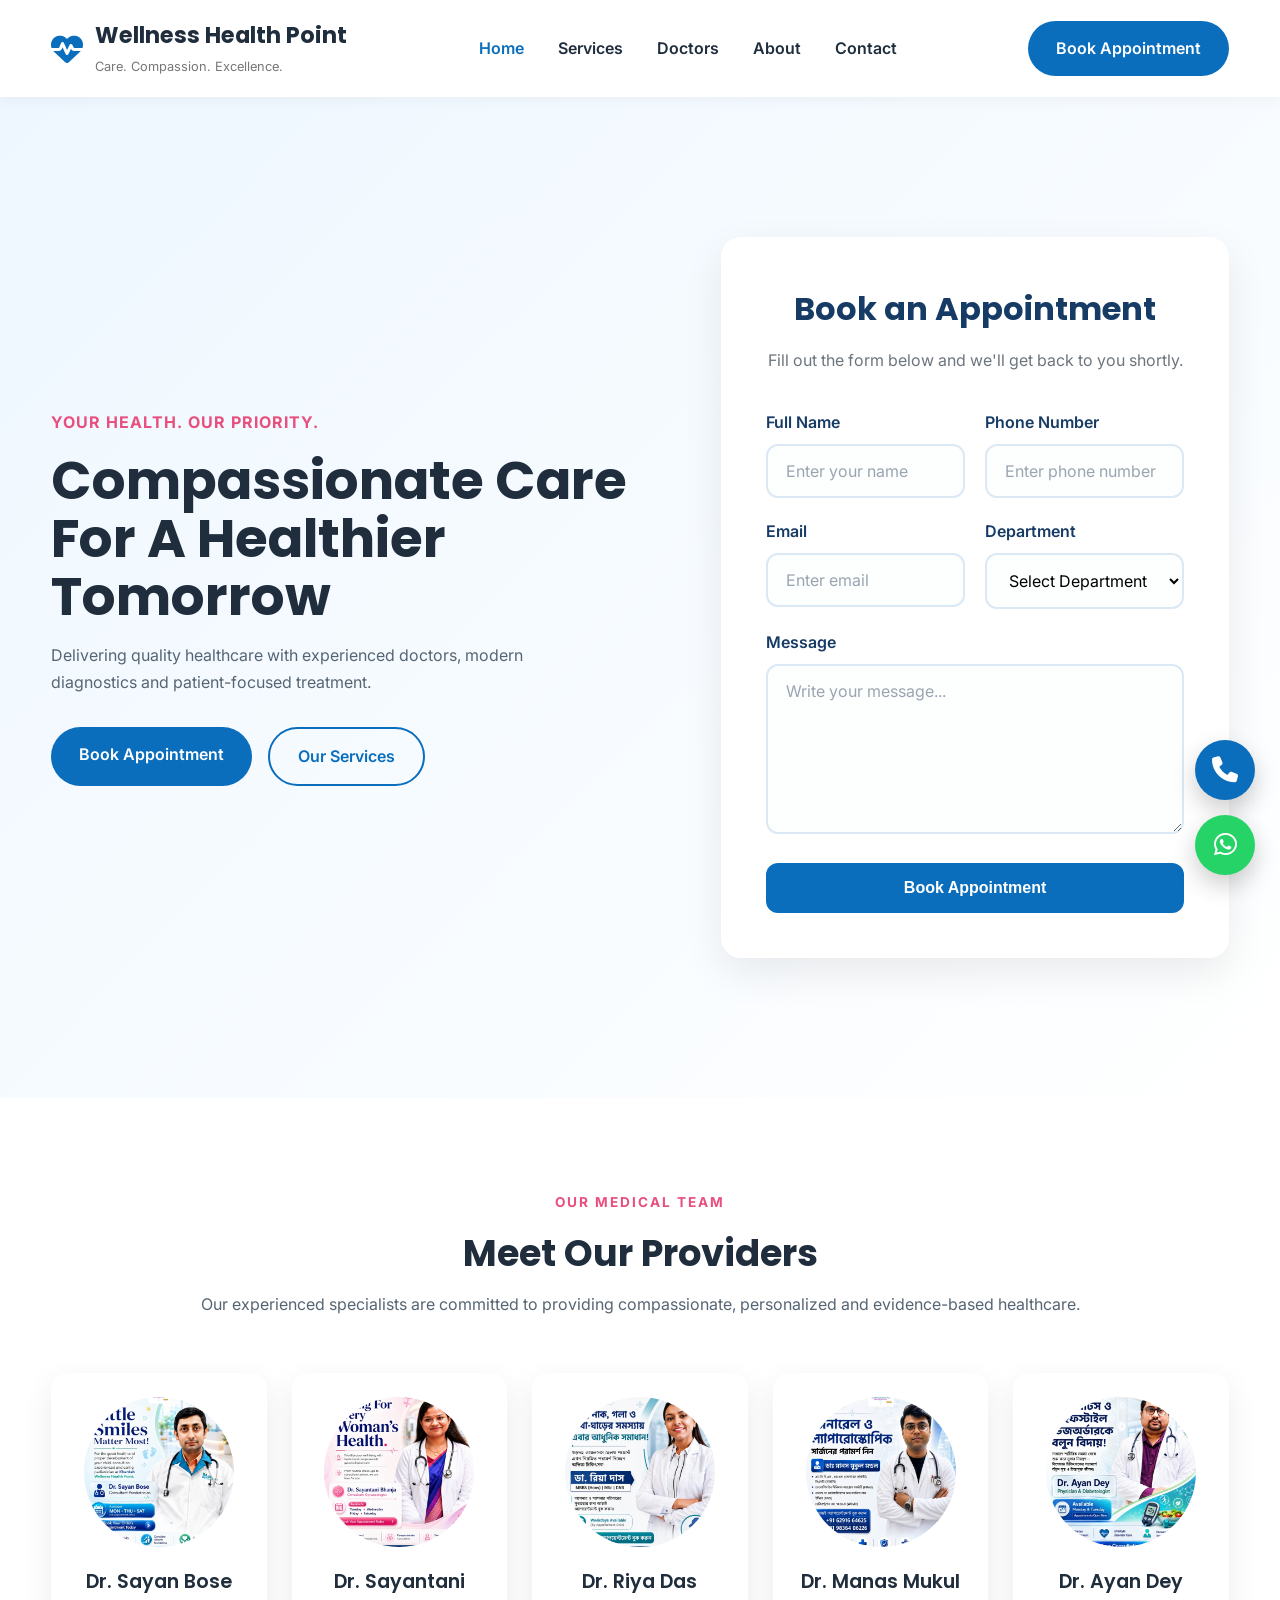
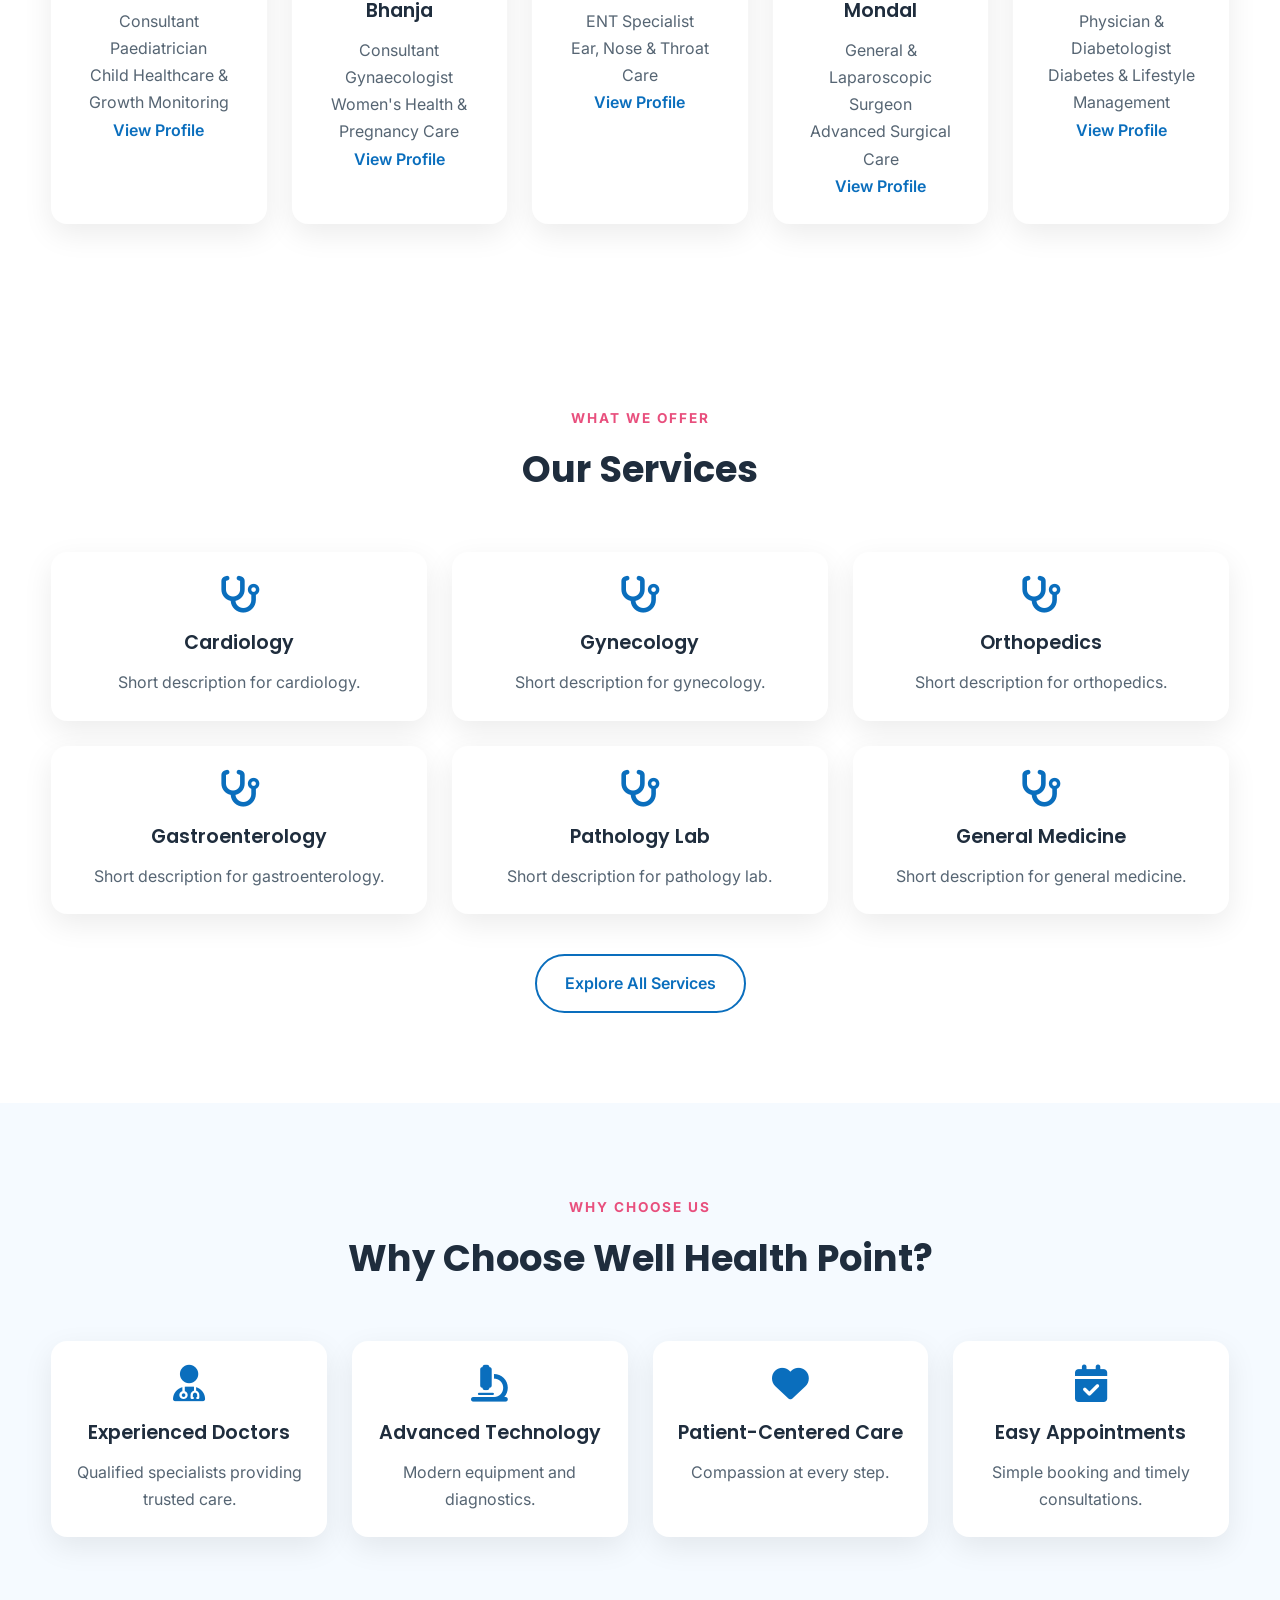
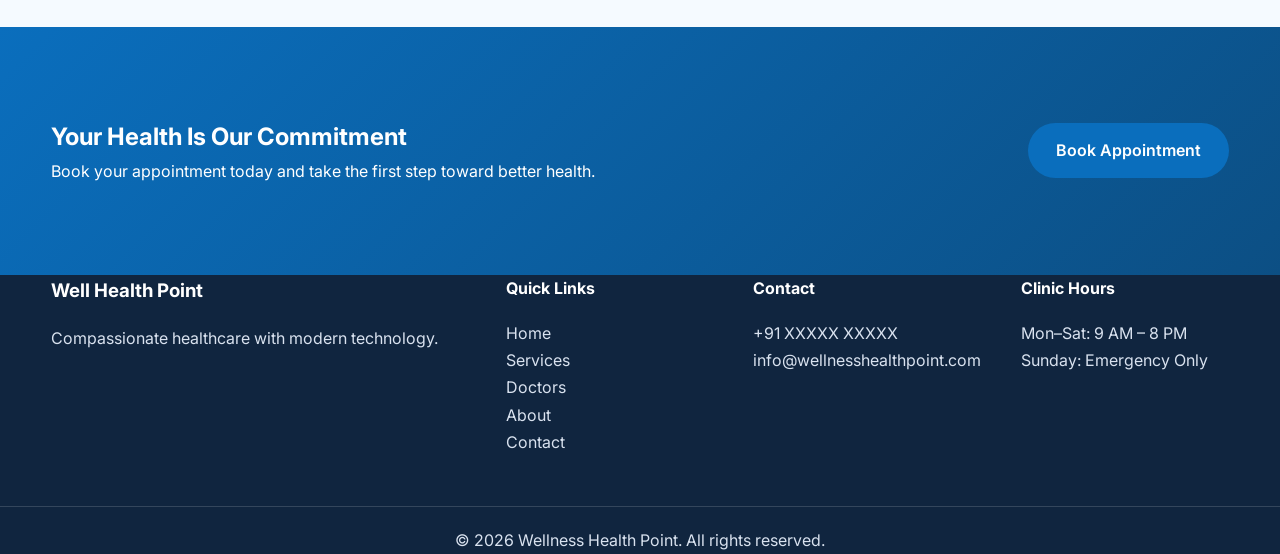
==== index.html @ 16683157 "Add files via upload" ====
<!DOCTYPE html>
<html lang="en">
<head>
<meta charset="UTF-8">
<meta name="viewport" content="width=device-width, initial-scale=1.0">
<meta name="description" content="Wellness Health Point - Compassionate Healthcare">
<title>Wellness Health Point | Home</title>
<link rel="preconnect" href="https://fonts.googleapis.com">
<link rel="preconnect" href="https://fonts.gstatic.com" crossorigin>
<link href="https://fonts.googleapis.com/css2?family=Inter:wght@400;500;600&family=Poppins:wght@500;600;700&display=swap" rel="stylesheet">
<link rel="stylesheet" href="style.css">
<link rel="stylesheet" href="https://cdnjs.cloudflare.com/ajax/libs/font-awesome/6.6.0/css/all.min.css">
</head>
<body>

<header class="header">
  <div class="container nav-container">
    <a href="index.html" class="logo">
      <i class="fa-solid fa-heart-pulse"></i>
      <div>
        <h2>Wellness Health Point</h2>
        <span>Care. Compassion. Excellence.</span>
      </div>
    </a>

    <nav class="navbar">
      <ul>
        <li><a class="active" href="index.html">Home</a></li>
        <li><a href="services.html">Services</a></li>
        <li><a href="doctors.html">Doctors</a></li>
        <li><a href="about.html">About</a></li>
        <li><a href="contact.html">Contact</a></li>
      </ul>
    </nav>

    <a href="contact.html" class="btn-primary">Book Appointment</a>
    <button class="menu-toggle"><i class="fa-solid fa-bars"></i></button>
  </div>
</header>

<section class="hero">
  <div class="container hero-content">
    <div class="hero-text">
      <span class="tag">Your Health. Our Priority.</span>
      <h1>Compassionate Care For A Healthier Tomorrow</h1>
      <p>Delivering quality healthcare with experienced doctors, modern diagnostics and patient-focused treatment.</p>

      <div class="hero-buttons">
        <a href="contact.html" class="btn-primary">Book Appointment</a>
        <a href="services.html" class="btn-secondary">Our Services</a>
      </div>
    </div>

    <div class="contact-form">

    <h2>Book an Appointment</h2>

    <p>Fill out the form below and we'll get back to you shortly.</p>

    <form id="appointmentForm">

        <div class="form-row">
            <div>
                <label>Full Name</label>
                <input type="text" id="name" placeholder="Enter your name" required>
            </div>

            <div>
                <label>Phone Number</label>
                <input type="tel" id="phone" placeholder="Enter phone number" required>
            </div>
        </div>

        <div class="form-row">
            <div>
                <label>Email</label>
                <input type="email" id="email" placeholder="Enter email" required>
            </div>

            <div>
                <label>Department</label>
                <select id="department" required>
                    <option value="">Select Department</option>
                    <option>General Medicine</option>
                    <option>Cardiology</option>
                    <option>Gynecology</option>
                    <option>Orthopedics</option>
                </select>
            </div>
        </div>

        <div>
            <label>Message</label>
            <textarea id="message" placeholder="Write your message..."></textarea>
        </div>

        <button type="submit">Book Appointment</button>

    </form>

</div>
</section>
<!-- =======================
     Meet Our Providers
======================= -->

<section class="providers">

    <div class="container">

        <div class="section-title">
            <span>OUR MEDICAL TEAM</span>
            <h2>Meet Our Providers</h2>
            <p>
                Our experienced specialists are committed to providing compassionate,
                personalized and evidence-based healthcare.
            </p>
        </div>

        <div class="provider-grid">

            <!-- Doctor 1 -->
            <article class="doctor-card">

                <a href="dr.sayan.jpeg" target="_blank">
                    <img src="dr.sayan.jpeg" alt="Dr. Sayan Bose">
                </a>

                <h3>Dr. Sayan Bose</h3>

                <p class="speciality">
                    Consultant Paediatrician
                </p>

                <p>
                    Child Healthcare & Growth Monitoring
                </p>

                <a href="doctors.html" class="card-link">
                    View Profile
                </a>

            </article>

            <!-- Doctor 2 -->
            <article class="doctor-card">

                <a href="dr.sayantani.jpeg" target="_blank">
                    <img src="dr.sayantani.jpeg" alt="Dr. Sayantani Bhanja">
                </a>

                <h3>Dr. Sayantani Bhanja</h3>

                <p class="speciality">
                    Consultant Gynaecologist
                </p>

                <p>
                    Women's Health & Pregnancy Care
                </p>

                <a href="doctors.html" class="card-link">
                    View Profile
                </a>

            </article>

            <!-- Doctor 3 -->
            <article class="doctor-card">

                <a href="dr.riya.jpeg" target="_blank">
                    <img src="dr.riya.jpeg" alt="Dr. Riya Das">
                </a>

                <h3>Dr. Riya Das</h3>

                <p class="speciality">
                    ENT Specialist
                </p>

                <p>
                    Ear, Nose & Throat Care
                </p>

                <a href="doctors.html" class="card-link">
                    View Profile
                </a>

            </article>

            <!-- Doctor 4 -->
            <article class="doctor-card">

                <a href="dr manas.jpeg" target="_blank">
                    <img src="dr manas.jpeg" alt="Dr. Manas Mukul Mondal">
                </a>

                <h3>Dr. Manas Mukul Mondal</h3>

                <p class="speciality">
                    General & Laparoscopic Surgeon
                </p>

                <p>
                    Advanced Surgical Care
                </p>

                <a href="doctors.html" class="card-link">
                    View Profile
                </a>

            </article>

            <!-- Doctor 5 -->
            <article class="doctor-card">

                <a href="dr.ayan.jpeg" target="_blank">
                    <img src="dr.ayan.jpeg" alt="Dr. Ayan Dey">
                </a>

                <h3>Dr. Ayan Dey</h3>

                <p class="speciality">
                    Physician & Diabetologist
                </p>

                <p>
                    Diabetes & Lifestyle Management
                </p>

                <a href="doctors.html" class="card-link">
                    View Profile
                </a>

            </article>

        </div>

    </div>

</section>
<section class="services-preview">
  <div class="container">
    <div class="section-title">
      <span>WHAT WE OFFER</span>
      <h2>Our Services</h2>
    </div>
    <div class="service-grid">

      <article class="service-card">
        <i class="fa-solid fa-stethoscope"></i>
        <h3>Cardiology</h3>
        <p>Short description for cardiology.</p>
      </article>

      <article class="service-card">
        <i class="fa-solid fa-stethoscope"></i>
        <h3>Gynecology</h3>
        <p>Short description for gynecology.</p>
      </article>

      <article class="service-card">
        <i class="fa-solid fa-stethoscope"></i>
        <h3>Orthopedics</h3>
        <p>Short description for orthopedics.</p>
      </article>

      <article class="service-card">
        <i class="fa-solid fa-stethoscope"></i>
        <h3>Gastroenterology</h3>
        <p>Short description for gastroenterology.</p>
      </article>

      <article class="service-card">
        <i class="fa-solid fa-stethoscope"></i>
        <h3>Pathology Lab</h3>
        <p>Short description for pathology lab.</p>
      </article>

      <article class="service-card">
        <i class="fa-solid fa-stethoscope"></i>
        <h3>General Medicine</h3>
        <p>Short description for general medicine.</p>
      </article>

    </div>
    <div class="center"><a href="services.html" class="btn-secondary">Explore All Services</a></div>
  </div>
</section>

<section class="why-us">
  <div class="container">
    <div class="section-title">
      <span>WHY CHOOSE US</span>
      <h2>Why Choose Well Health Point?</h2>
    </div>
    <div class="features">
      <div class="feature"><i class="fa-solid fa-user-doctor"></i><h3>Experienced Doctors</h3><p>Qualified specialists providing trusted care.</p></div>
      <div class="feature"><i class="fa-solid fa-microscope"></i><h3>Advanced Technology</h3><p>Modern equipment and diagnostics.</p></div>
      <div class="feature"><i class="fa-solid fa-heart"></i><h3>Patient-Centered Care</h3><p>Compassion at every step.</p></div>
      <div class="feature"><i class="fa-solid fa-calendar-check"></i><h3>Easy Appointments</h3><p>Simple booking and timely consultations.</p></div>
    </div>
  </div>
</section>

      

<section class="cta">
  <div class="container cta-content">
    <div>
      <h2>Your Health Is Our Commitment</h2>
      <p>Book your appointment today and take the first step toward better health.</p>
    </div>
    <a href="contact.html" class="btn-primary">Book Appointment</a>
  </div>
</section>


<footer class="footer">
  <div class="container footer-grid">
    <div>
      <h3>Well Health Point</h3>
      <p>Compassionate healthcare with modern technology.</p>
    </div>
    <div>
      <h4>Quick Links</h4>
      <a href="index.html">Home</a><br>
      <a href="services.html">Services</a><br>
      <a href="doctors.html">Doctors</a><br>
      <a href="about.html">About</a><br>
      <a href="contact.html">Contact</a>
    </div>
    <div>
      <h4>Contact</h4>
      <p>+91 XXXXX XXXXX</p>
      <p>info@wellnesshealthpoint.com</p>
    </div>
    <div>
      <h4>Clinic Hours</h4>
      <p>Mon–Sat: 9 AM – 8 PM</p>
      <p>Sunday: Emergency Only</p>
    </div>
  </div>
  <div class="copyright">
    <p>&copy; 2026 Wellness Health Point. All rights reserved.</p>
  </div>
</footer>

<!-- Floating Contact Buttons -->

<div class="floating-buttons">

    <a href="tel:+916291664625" class="float-btn call-btn" title="Call Us">
        <i class="fa-solid fa-phone"></i>
    </a>

    <a href="https://wa.me/916291664625" target="_blank" class="float-btn whatsapp-btn" title="WhatsApp">
        <i class="fa-brands fa-whatsapp"></i>
    </a>

</div>
</body>
</html>
---- style.css ----
:root{
  --primary:#0A6EBD;
  --secondary:#F48FB1;
  --accent:#00B8A9;
  --dark:#1f2d3d;
  --text:#566573;
  --light:#f5faff;
  --white:#fff;
  --shadow:0 10px 30px rgba(0,0,0,.08);
  --radius:16px;
}

*{margin:0;padding:0;box-sizing:border-box}
html{scroll-behavior:smooth}
body{
  font-family:Inter,sans-serif;
  color:var(--text);
  background:#fff;
  line-height:1.7;
}
img{max-width:100%;display:block}
a{text-decoration:none}
ul{list-style:none}
.container{width:min(1200px,92%);margin:auto}

.header{
  position:sticky;top:0;z-index:999;
  background:#fff;
  box-shadow:0 2px 15px rgba(0,0,0,.05);
}
.nav-container{
  display:flex;align-items:center;justify-content:space-between;
  padding:18px 0;
}
.logo{display:flex;gap:12px;align-items:center;color:var(--dark)}
.logo i{font-size:2rem;color:var(--primary)}
.logo h2{font:700 1.4rem Poppins,sans-serif}
.logo span{font-size:.8rem;color:#777}
.navbar ul{display:flex;gap:34px}
.navbar a{color:var(--dark);font-weight:600;position:relative}
.navbar a.active,
.navbar a:hover{color:var(--primary)}
.btn-primary,.btn-secondary{
 display:inline-block;padding:14px 28px;border-radius:50px;
 font-weight:600;transition:.3s;
}
.btn-primary{background:var(--primary);color:#fff}
.btn-primary:hover{transform:translateY(-3px)}
.btn-secondary{
 border:2px solid var(--primary);color:var(--primary)
}
.hero{
 background:linear-gradient(135deg,#eef7ff,#fff);
 padding:80px 0;
}
.hero-content{
 display:grid;
 grid-template-columns:1.1fr .9fr;
 gap:50px;
 align-items:center;
}
.tag{
 color:#e84f7d;
 font-weight:700;
 letter-spacing:1px;
 text-transform:uppercase;
}
.hero h1{
 font:700 3.3rem/1.1 Poppins,sans-serif;
 color:var(--dark);
 margin:16px 0;
}
.hero p{max-width:560px;margin-bottom:30px}
.hero-buttons{display:flex;gap:16px}

section{padding:90px 0}
.section-title{text-align:center;margin-bottom:55px}
.section-title span{
 color:#e84f7d;
 font-weight:700;
 letter-spacing:2px;
 font-size:.85rem;
}
.section-title h2{
 font:700 2.3rem Poppins,sans-serif;
 color:var(--dark);
 margin:10px 0;
}

.provider-grid,.service-grid,.features{
 display:grid;
 gap:25px;
}
.provider-grid{grid-template-columns:repeat(5,1fr)}
.service-grid{grid-template-columns:repeat(3,1fr)}
.features{grid-template-columns:repeat(4,1fr)}

.doctor-card,.service-card,.feature{
 background:#fff;
 border-radius:var(--radius);
 box-shadow:var(--shadow);
 padding:24px;
 text-align:center;
 transition:.3s;
}
.doctor-card:hover,
.service-card:hover,
.feature:hover{
 transform:translateY(-8px);
}
.doctor-card img{
 width:150px;height:150px;
 object-fit:cover;
 border-radius:50%;
 margin:0 auto 20px;
}
.doctor-card h3,
.service-card h3,
.feature h3{
 font:600 1.2rem Poppins,sans-serif;
 color:var(--dark);
 margin:12px 0;
}
.card-link{color:var(--primary);font-weight:600}
.service-card i,.feature i{
 font-size:2.3rem;
 color:var(--primary);
}
.center{text-align:center;margin-top:40px}

.why-us{background:var(--light)}

.cta{
 background:linear-gradient(135deg,#0A6EBD,#0c4f84);
 color:#fff;
}
.cta-content{
 display:flex;
 justify-content:space-between;
 align-items:center;
 gap:30px;
}

.footer{
 background:#10253f;
 color:#d9e2ef;
}
.footer-grid{
 display:grid;
 grid-template-columns:2fr 1fr 1fr 1fr;
 gap:40px;
}
.footer h3,.footer h4{color:#fff;margin-bottom:18px}
.footer a{color:#d9e2ef}
.copyright{
 margin-top:50px;
 border-top:1px solid rgba(255,255,255,.15);
 padding-top:20px;
 text-align:center;
}

.menu-toggle{display:none;background:none;border:none;font-size:1.5rem}

@media (max-width:991px){
.hero-content,.cta-content{grid-template-columns:1fr;display:grid;text-align:center}
.provider-grid{grid-template-columns:repeat(2,1fr)}
.service-grid{grid-template-columns:repeat(2,1fr)}
.features{grid-template-columns:repeat(2,1fr)}
.footer-grid{grid-template-columns:repeat(2,1fr)}
.navbar{display:none}
.menu-toggle{display:block}
}

@media (max-width:576px){
.hero h1{font-size:2.3rem}
.provider-grid,
.service-grid,
.features,
.footer-grid{grid-template-columns:1fr}
.btn-primary,.btn-secondary{width:100%;text-align:center}
.hero-buttons{flex-direction:column}

}
/* ===========================
   CONTACT FORM
=========================== */

.contact-form {
    max-width: 750px;
    margin: 60px auto;
    padding: 45px;
    background: #ffffff;
    border-radius: 20px;
    box-shadow: 0 15px 40px rgba(0, 0, 0, 0.08);
}

.contact-form h2 {
    text-align: center;
    font-family: "Poppins", sans-serif;
    font-size: 2rem;
    color: #163b65;
    margin-bottom: 10px;
}

.contact-form p {
    text-align: center;
    color: #6c757d;
    margin-bottom: 35px;
}

/* Form Layout */

.contact-form form {
    display: grid;
    gap: 20px;
}

/* Labels */

.contact-form label {
    display: block;
    font-weight: 600;
    color: #163b65;
    margin-bottom: 8px;
}

/* Inputs */

.contact-form input,
.contact-form textarea,
.contact-form select {
    width: 100%;
    padding: 15px 18px;
    font-size: 1rem;
    border: 2px solid #dbe8f5;
    border-radius: 12px;
    background: #fdfefe;
    transition: 0.3s ease;
    font-family: "Inter", sans-serif;
}

/* Focus */

.contact-form input:focus,
.contact-form textarea:focus,
.contact-form select:focus {
    outline: none;
    border-color: #0A6EBD;
    box-shadow: 0 0 12px rgba(10,110,189,0.15);
}

/* Textarea */

.contact-form textarea {
    resize: vertical;
    min-height: 170px;
}

/* Two Column Layout */

.form-row {
    display: grid;
    grid-template-columns: repeat(2,1fr);
    gap: 20px;
}

/* Submit Button */

.contact-form button {
    width: 100%;
    padding: 16px;
    border: none;
    border-radius: 12px;
    background: #0A6EBD;
    color: white;
    font-size: 1rem;
    font-weight: 600;
    cursor: pointer;
    transition: 0.35s ease;
}

.contact-form button:hover {
    background: #095ea1;
    transform: translateY(-3px);
    box-shadow: 0 10px 25px rgba(10,110,189,0.25);
}

/* Placeholder */

.contact-form input::placeholder,
.contact-form textarea::placeholder {
    color: #9aa5b1;
}

/* Responsive */

@media (max-width:768px){

.contact-form{
    padding:30px;
}

.form-row{
    grid-template-columns:1fr;
}

}

@media (max-width:480px){

.contact-form{
    padding:25px;
    border-radius:15px;
}

.contact-form h2{
    font-size:1.6rem;
}

}
/* ==========================================
            TABLET RESPONSIVE
========================================== */

@media (max-width:992px){

.container{
    width:92%;
}

.header{
    padding:15px 0;
}

.nav-container{
    flex-wrap:wrap;
}

.navbar{
    display:none;
    width:100%;
    margin-top:20px;
}

.navbar.open{
    display:block;
}

.navbar ul{
    flex-direction:column;
    gap:18px;
    text-align:center;
}

.menu-toggle{
    display:block;
    cursor:pointer;
}

.hero{
    padding:70px 0;
}

.hero-content{
    grid-template-columns:1fr;
    text-align:center;
    gap:50px;
}

.hero-text p{
    margin:auto;
}

.hero-buttons{
    justify-content:center;
    flex-wrap:wrap;
}

.hero-image img{
    max-width:500px;
    margin:auto;
}

.provider-grid{
    grid-template-columns:repeat(2,1fr);
    gap:25px;
}

.services-grid{
    grid-template-columns:repeat(2,1fr);
    gap:25px;
}

.features{
    grid-template-columns:repeat(2,1fr);
    gap:25px;
}

.footer-grid{
    grid-template-columns:repeat(2,1fr);
    gap:30px;
}

.contact-form{
    padding:35px;
}

.form-row{
    grid-template-columns:1fr;
}

}



/* ==========================================
            MOBILE RESPONSIVE
========================================== */

@media (max-width:768px){

.hero{
    padding:60px 0;
}

.hero h1{
    font-size:2.4rem;
    line-height:1.2;
}

.hero p{
    font-size:1rem;
}

.hero-buttons{
    flex-direction:column;
    align-items:center;
}

.btn-primary,
.btn-secondary{
    width:100%;
    max-width:280px;
    text-align:center;
}

.provider-grid{
    grid-template-columns:1fr;
}

.services-grid{
    grid-template-columns:1fr;
}

.features{
    grid-template-columns:1fr;
}

.service-card,
.doctor-card,
.feature{
    max-width:100%;
}

.hero-image img{
    max-width:100%;
}

.section-title h2{
    font-size:2rem;
}

.footer-grid{
    grid-template-columns:1fr;
    text-align:center;
}

.footer{
    padding:50px 0 20px;
}

.contact-form{
    padding:25px;
}

.contact-form h2{
    font-size:1.7rem;
}

input,
textarea,
select{
    font-size:16px;
}

}



/* ==========================================
            SMALL MOBILE
========================================== */

@media (max-width:480px){

.logo h2{
    font-size:1.2rem;
}

.hero{
    padding:50px 0;
}

.hero h1{
    font-size:2rem;
}

.tag{
    font-size:.8rem;
}

.section-title h2{
    font-size:1.7rem;
}

.section-title p{
    font-size:.95rem;
}

.service-card,
.doctor-card,
.feature{
    padding:20px;
}

.hero-buttons{
    gap:15px;
}

.btn-primary,
.btn-secondary{
    padding:14px 20px;
}

.contact-form{
    padding:20px;
}

}
/*=========================================
        FLOATING CONTACT BUTTONS
=========================================*/

.floating-buttons{
    position:fixed;
    right:25px;
    bottom:25px;
    display:flex;
    flex-direction:column;
    gap:15px;
    z-index:9999;
}

.float-btn{
    width:60px;
    height:60px;
    border-radius:50%;
    display:flex;
    align-items:center;
    justify-content:center;
    color:#fff;
    font-size:26px;
    text-decoration:none;
    box-shadow:0 10px 25px rgba(0,0,0,.2);
    transition:.3s;
}

.float-btn:hover{
    transform:translateY(-5px) scale(1.08);
}

.call-btn{
    background:var(--primary);
}

.whatsapp-btn{
    background:#25D366;
}

@media(max-width:768px){

    .floating-buttons{
        right:18px;
        bottom:18px;
    }

    .float-btn{
        width:55px;
        height:55px;
        font-size:22px;
    }

}
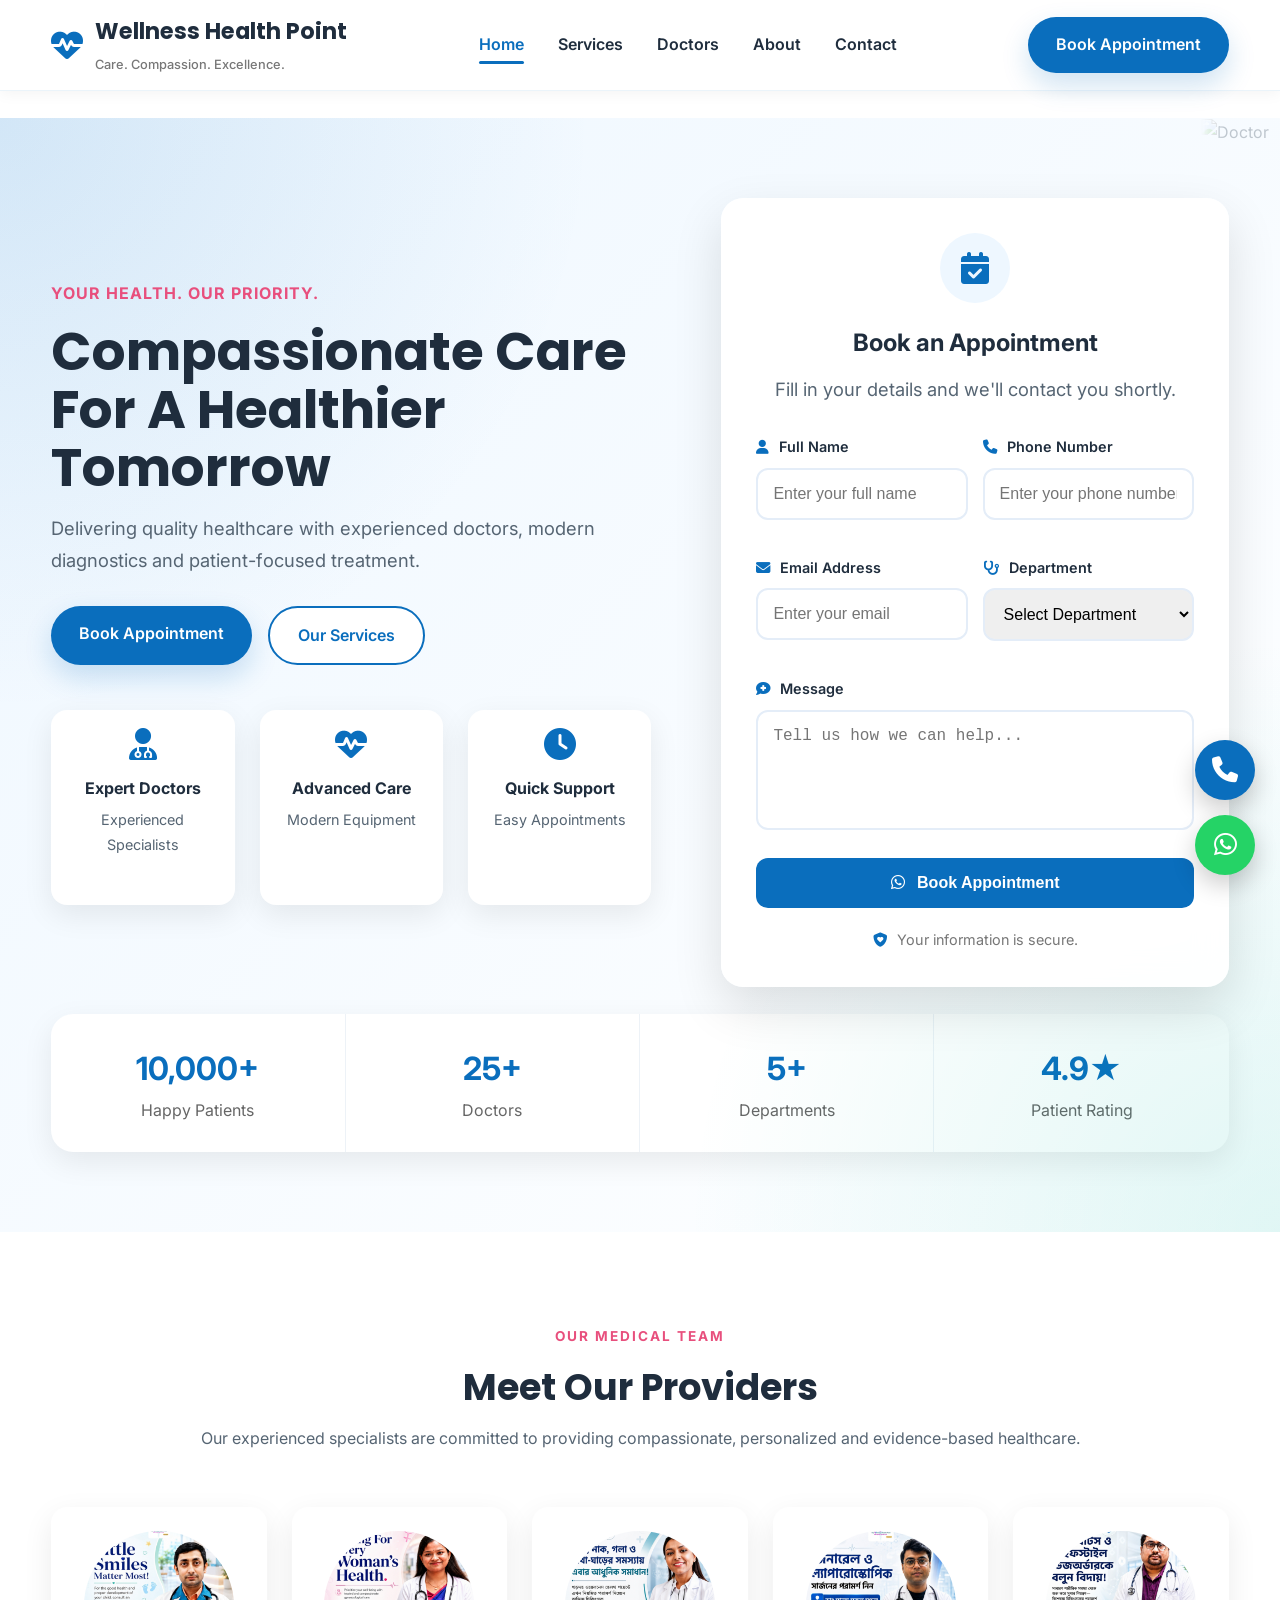
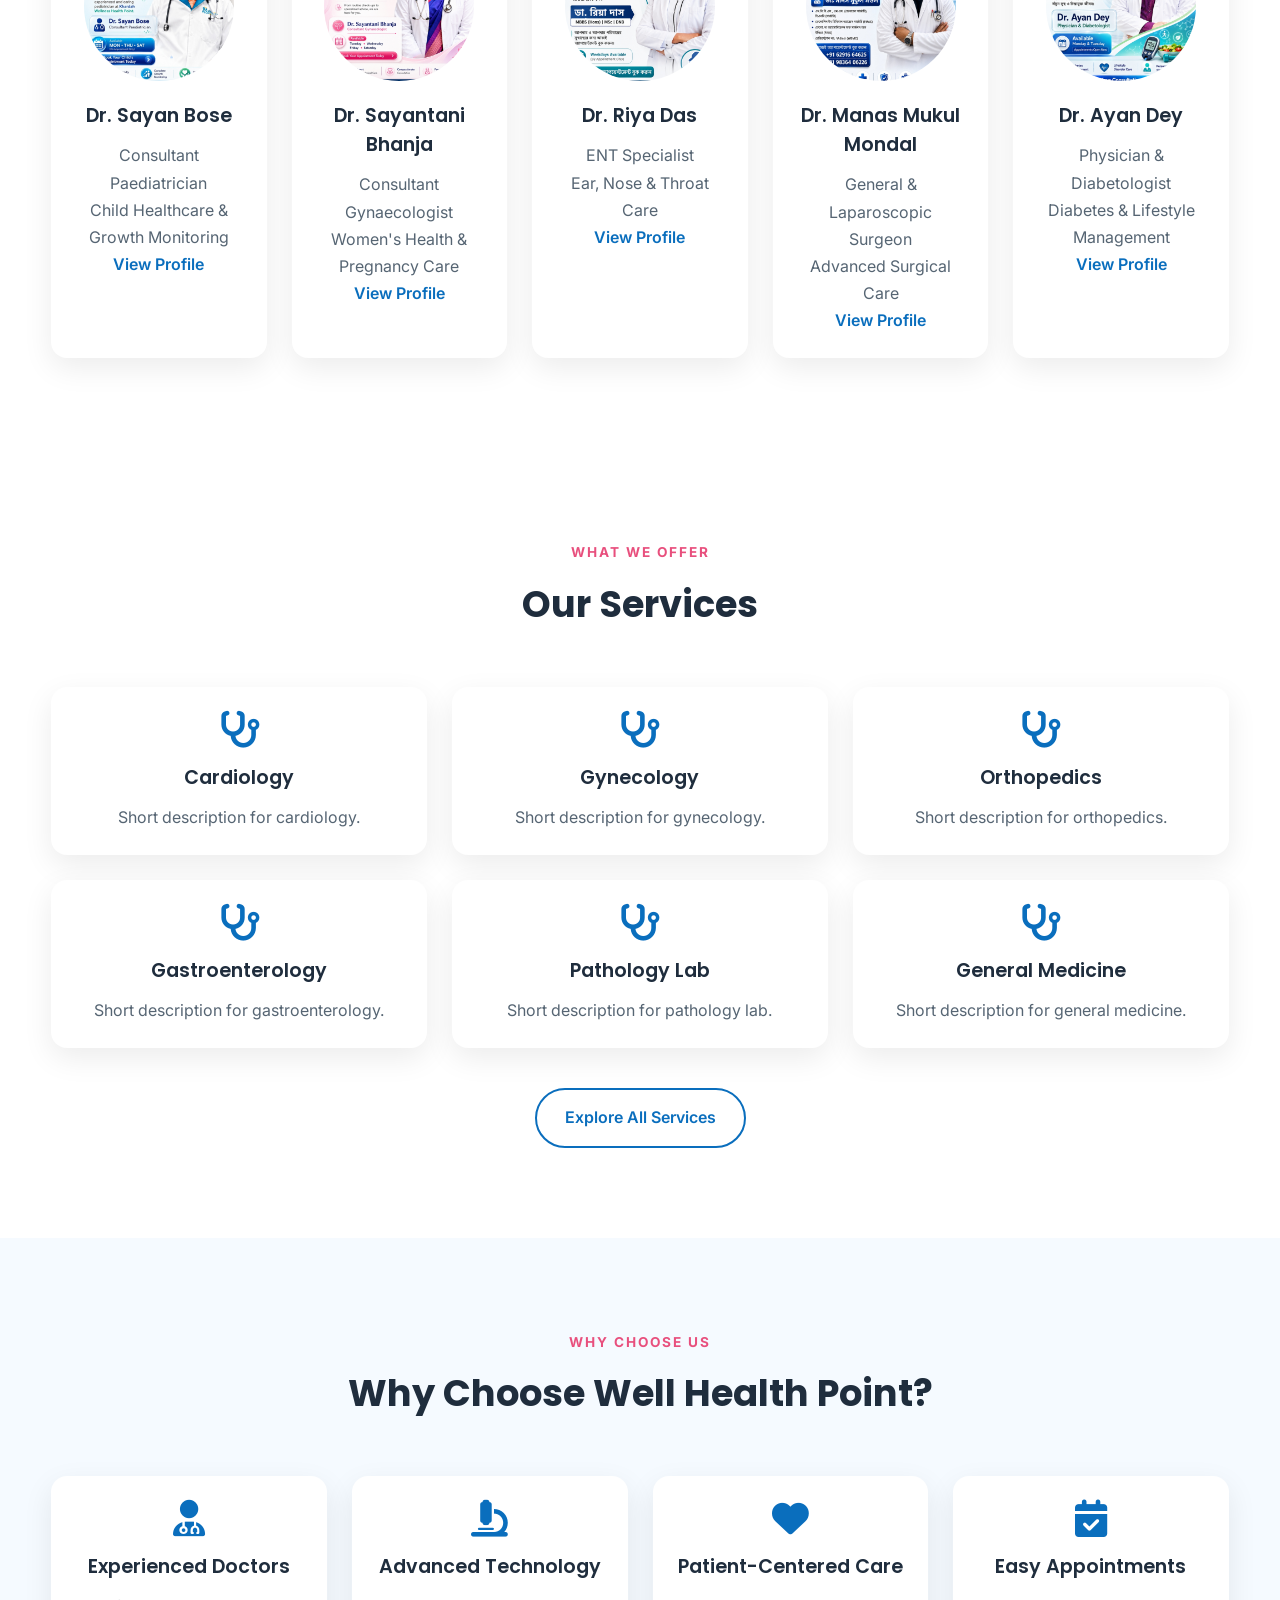
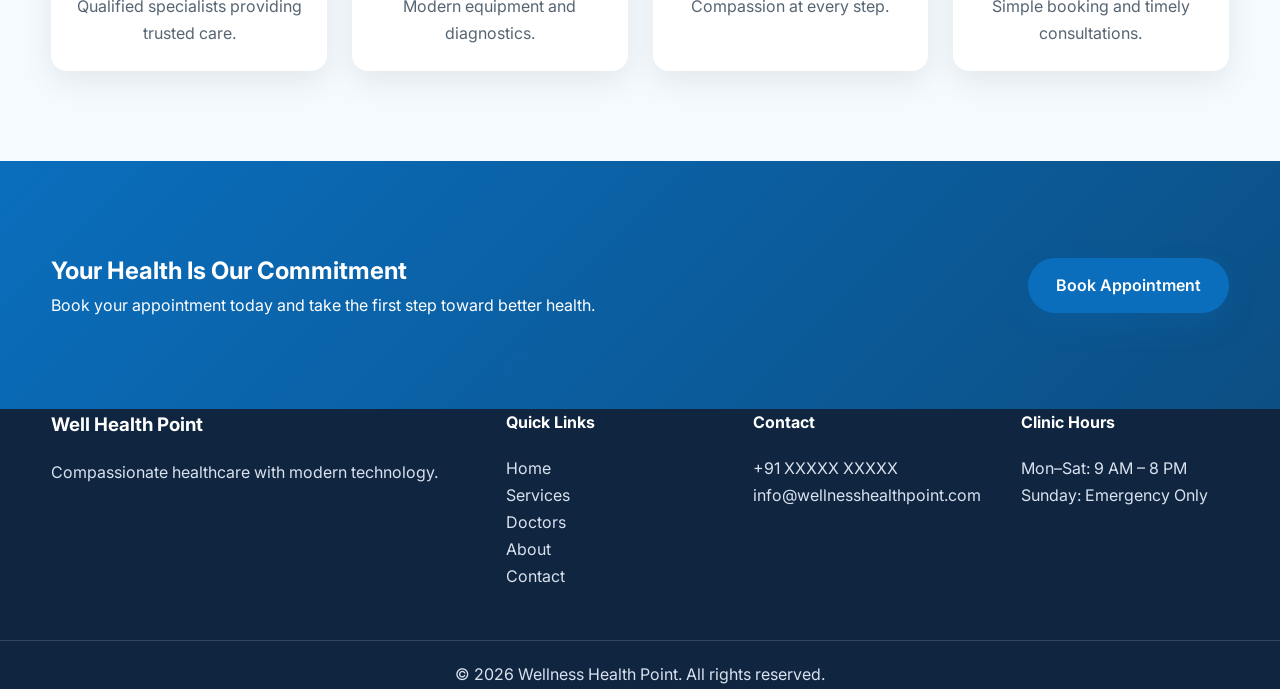
==== commit a7009a5d: "Update index.html" ====
--- a/index.html
+++ b/index.html
@@ -37,68 +37,221 @@
     <button class="menu-toggle"><i class="fa-solid fa-bars"></i></button>
   </div>
 </header>
+<br>
+
 
 <section class="hero">
-  <div class="container hero-content">
-    <div class="hero-text">
-      <span class="tag">Your Health. Our Priority.</span>
-      <h1>Compassionate Care For A Healthier Tomorrow</h1>
-      <p>Delivering quality healthcare with experienced doctors, modern diagnostics and patient-focused treatment.</p>
-
-      <div class="hero-buttons">
-        <a href="contact.html" class="btn-primary">Book Appointment</a>
-        <a href="services.html" class="btn-secondary">Our Services</a>
-      </div>
-    </div>
-
-    <div class="contact-form">
-
-    <h2>Book an Appointment</h2>
-
-    <p>Fill out the form below and we'll get back to you shortly.</p>
-
-    <form id="appointmentForm">
-
-        <div class="form-row">
-            <div>
-                <label>Full Name</label>
-                <input type="text" id="name" placeholder="Enter your name" required>
+
+    <div class="hero-overlay"></div>
+
+    <div class="container hero-content">
+
+        <!-- Left Content -->
+
+        <div class="hero-text">
+
+            <span class="tag">
+                YOUR HEALTH. OUR PRIORITY.
+            </span>
+
+            <h1>
+                Compassionate Care<br>
+                For A Healthier<br>
+                Tomorrow
+            </h1>
+
+            <p>
+                Delivering quality healthcare with experienced doctors,
+                modern diagnostics and patient-focused treatment.
+            </p>
+
+            <div class="hero-buttons">
+
+                <a href="#appointment" class="btn-primary">
+                    Book Appointment
+                </a>
+
+                <a href="services.html" class="btn-secondary">
+                    Our Services
+                </a>
+
             </div>
 
-            <div>
-                <label>Phone Number</label>
-                <input type="tel" id="phone" placeholder="Enter phone number" required>
+            <!-- Features -->
+
+            <div class="hero-features">
+
+                <div class="hero-feature">
+                    <i class="fa-solid fa-user-doctor"></i>
+                    <h4>Expert Doctors</h4>
+                    <p>Experienced Specialists</p>
+                </div>
+
+                <div class="hero-feature">
+                    <i class="fa-solid fa-heart-pulse"></i>
+                    <h4>Advanced Care</h4>
+                    <p>Modern Equipment</p>
+                </div>
+
+                <div class="hero-feature">
+                    <i class="fa-solid fa-clock"></i>
+                    <h4>Quick Support</h4>
+                    <p>Easy Appointments</p>
+                </div>
+
             </div>
-        </div>
-
-        <div class="form-row">
-            <div>
-                <label>Email</label>
-                <input type="email" id="email" placeholder="Enter email" required>
+
+        </div>
+
+        <!-- Doctor -->
+
+        <img src="heroimg.png"
+             class="hero-doctor"
+             alt="Doctor">
+
+        <!-- Appointment Card -->
+
+        <div class="hero-form">
+
+            <div class="hero-form-icon">
+                <i class="fa-solid fa-calendar-check"></i>
             </div>
 
-            <div>
-                <label>Department</label>
-                <select id="department" required>
-                    <option value="">Select Department</option>
-                    <option>General Medicine</option>
-                    <option>Cardiology</option>
-                    <option>Gynecology</option>
-                    <option>Orthopedics</option>
-                </select>
+            <h2>Book an Appointment</h2>
+
+            <p>
+                Fill in your details and we'll contact you shortly.
+            </p>
+
+           <form id="appointmentForm">
+
+    <div class="hero-form-row">
+
+        <div class="form-group">
+            <label for="name">
+                <i class="fa-solid fa-user"></i>
+                Full Name
+            </label>
+
+            <input
+                type="text"
+                id="name"
+                placeholder="Enter your full name"
+                required>
+        </div>
+
+        <div class="form-group">
+            <label for="phone">
+                <i class="fa-solid fa-phone"></i>
+                Phone Number
+            </label>
+
+            <input
+                type="tel"
+                id="phone"
+                placeholder="Enter your phone number"
+                required>
+        </div>
+
+    </div>
+
+    <div class="hero-form-row">
+
+        <div class="form-group">
+            <label for="email">
+                <i class="fa-solid fa-envelope"></i>
+                Email Address
+            </label>
+
+            <input
+                type="email"
+                id="email"
+                placeholder="Enter your email">
+        </div>
+
+        <div class="form-group">
+            <label for="department">
+                <i class="fa-solid fa-stethoscope"></i>
+                Department
+            </label>
+
+            <select id="department" required>
+
+                <option value="">Select Department</option>
+
+                <option>General Medicine</option>
+                <option>Cardiology</option>
+                <option>Gynecology</option>
+                <option>Orthopedics</option>
+                <option>Diagnostics</option>
+                <option>Health Checkups</option>
+
+            </select>
+        </div>
+
+    </div>
+
+    <div class="form-group">
+
+        <label for="message">
+            <i class="fa-solid fa-comment-medical"></i>
+            Message
+        </label>
+
+        <textarea
+            id="message"
+            placeholder="Tell us how we can help..."></textarea>
+
+    </div>
+
+    <button type="submit" class="hero-submit">
+
+        <i class="fa-brands fa-whatsapp"></i>
+
+        Book Appointment
+
+    </button>
+
+</form>
+            <div class="privacy">
+
+                <i class="fa-solid fa-shield-heart"></i>
+
+                Your information is secure.
+
             </div>
-        </div>
-
-        <div>
-            <label>Message</label>
-            <textarea id="message" placeholder="Write your message..."></textarea>
-        </div>
-
-        <button type="submit">Book Appointment</button>
-
-    </form>
-
-</div>
+
+        </div>
+
+    </div>
+<br>
+
+    <!-- Bottom Statistics -->
+
+    <div class="hero-stats container">
+
+        <div class="stat">
+            <h3>10,000+</h3>
+            <span>Happy Patients</span>
+        </div>
+
+        <div class="stat">
+            <h3>25+</h3>
+            <span>Doctors</span>
+        </div>
+
+        <div class="stat">
+            <h3>5+</h3>
+            <span>Departments</span>
+        </div>
+
+        <div class="stat">
+            <h3>4.9★</h3>
+            <span>Patient Rating</span>
+        </div>
+
+    </div>
+
 </section>
 <!-- =======================
      Meet Our Providers
@@ -360,4 +513,4 @@
 
 </div>
 </body>
-</html>+</html>
--- a/style.css
+++ b/style.css
@@ -1,11 +1,11 @@
+
 
 :root{
   --primary:#0A6EBD;
   --secondary:#F48FB1;
   --accent:#00B8A9;
   --dark:#1f2d3d;
-  --text:#566573;
-  --light:#f5faff;
+  --text:#566573;  --light:#f5faff;
   --white:#fff;
   --shadow:0 10px 30px rgba(0,0,0,.08);
   --radius:16px;
@@ -23,6 +23,757 @@
 a{text-decoration:none}
 ul{list-style:none}
 .container{width:min(1200px,92%);margin:auto}
+/*=========================================
+                HEADER
+=========================================*/
+
+.header{
+    position:sticky;
+    top:0;
+    left:0;
+    width:100%;
+    z-index:1000;
+
+    background:rgba(255,255,255,.96);
+    backdrop-filter:blur(12px);
+
+    border-bottom:1px solid rgba(10,110,189,.08);
+    box-shadow:0 8px 25px rgba(0,0,0,.05);
+}
+
+.nav-container{
+
+    width:min(1300px,92%);
+    margin:auto;
+
+    display:flex;
+    align-items:center;
+    justify-content:space-between;
+
+    height:90px;
+
+}
+/*==================================================
+                    HERO SECTION
+==================================================*/
+
+.hero{
+    position:relative;
+    overflow:hidden;
+    background:linear-gradient(135deg,#eef7ff,#ffffff);
+    padding:90px 0 180px;
+    min-height:850px;
+}
+
+.hero::before{
+    content:"";
+    position:absolute;
+    inset:0;
+    background:
+        radial-gradient(circle at top left,
+        rgba(10,110,189,.12),transparent 35%),
+        radial-gradient(circle at bottom right,
+        rgba(0,184,169,.12),transparent 35%);
+}
+
+.hero-content{
+    position:relative;
+    z-index:2;
+    display:grid;
+    grid-template-columns:1.1fr .9fr;
+    align-items:center;
+    gap:60px;
+}
+
+.hero-text{
+    max-width:600px;
+}
+
+.hero h1{
+    font-size:4rem;
+    line-height:1.1;
+    color:var(--dark);
+    margin:20px 0;
+}
+
+.hero p{
+    font-size:1.15rem;
+    margin-bottom:35px;
+}
+
+.hero-buttons{
+    display:flex;
+    gap:18px;
+    margin-bottom:45px;
+}
+
+/*=====================
+     FEATURES
+=====================*/
+
+.hero-features{
+    display:flex;
+    gap:25px;
+}
+
+.hero-feature{
+    background:#fff;
+    padding:18px;
+    border-radius:16px;
+    box-shadow:var(--shadow);
+    flex:1;
+    text-align:center;
+}
+
+.hero-feature i{
+    font-size:2rem;
+    color:var(--primary);
+    margin-bottom:15px;
+}
+
+.hero-feature h4{
+    color:var(--dark);
+    margin-bottom:6px;
+}
+
+.hero-feature p{
+    font-size:.9rem;
+    margin:0;
+}
+
+/*=====================
+      DOCTOR
+=====================*/
+
+.hero-doctor{
+
+    position:absolute;
+
+    right:390px;
+
+    bottom:0;
+
+    height:92%;
+
+    opacity:.92;
+
+    pointer-events:none;
+
+    z-index:1;
+
+    -webkit-mask-image:linear-gradient(
+        to left,
+        black 65%,
+        rgba(0,0,0,.65) 82%,
+        transparent 100%
+    );
+
+    mask-image:linear-gradient(
+        to left,
+        black 65%,
+        rgba(0,0,0,.65) 82%,
+        transparent 100%
+    );
+
+}
+
+/*=====================
+     APPOINTMENT
+=====================*/
+
+.hero-form{
+
+    position:relative;
+
+    z-index:5;
+
+    background:rgba(255,255,255,.95);
+
+    backdrop-filter:blur(15px);
+
+    border-radius:22px;
+
+    padding:35px;
+
+    box-shadow:0 20px 50px rgba(0,0,0,.12);
+
+}
+
+.hero-form-icon{
+
+    width:70px;
+
+    height:70px;
+
+    border-radius:50%;
+
+    background:#eef7ff;
+
+    margin:auto;
+
+    display:flex;
+
+    align-items:center;
+
+    justify-content:center;
+
+    color:var(--primary);
+
+    font-size:2rem;
+
+    margin-bottom:20px;
+
+}
+
+.hero-form h2{
+
+    text-align:center;
+
+    color:var(--dark);
+
+    margin-bottom:10px;
+
+}
+
+.hero-form p{
+
+    text-align:center;
+
+    margin-bottom:30px;
+
+}
+
+.hero-form form{
+
+    display:grid;
+
+    gap:18px;
+
+}
+
+
+.hero-form input,
+.hero-form select,
+.hero-form textarea{
+
+    width:100%;
+
+    padding:15px;
+
+    border:2px solid #e4edf8;
+
+    border-radius:12px;
+
+    font-size:1rem;
+
+    outline:none;
+
+}
+
+.hero-form textarea{
+
+    height:120px;
+
+    resize:none;
+
+}
+
+.hero-form input:focus,
+.hero-form select:focus,
+.hero-form textarea:focus{
+
+    border-color:var(--primary);
+
+}
+
+.hero-form button{
+
+    background:var(--primary);
+
+    color:#fff;
+
+    border:none;
+
+    padding:16px;
+
+    border-radius:12px;
+
+    cursor:pointer;
+
+    font-size:1rem;
+
+    font-weight:600;
+
+    transition:.3s;
+
+}
+
+.hero-form button:hover{
+
+    background:#085ea4;
+
+}
+
+.privacy{
+
+    margin-top:20px;
+
+    text-align:center;
+
+    color:#777;
+
+    font-size:.9rem;
+
+}
+
+.privacy i{
+
+    color:var(--primary);
+
+    margin-right:6px;
+
+}
+
+/*=====================
+      STATS
+=====================*/
+
+.hero-highlights{
+    margin-top:-170px;
+    position:relative;
+    z-index:20;
+}
+
+.hero-features{
+    display:grid;
+    grid-template-columns:repeat(3,1fr);
+    gap:25px;
+}
+
+.hero-stats-section{
+    padding:100px 0 80px;
+    background:#fff;
+}
+
+.hero-stats{
+    background:#fff;
+    border-radius:22px;
+    box-shadow:var(--shadow);
+    display:grid;
+    grid-template-columns:repeat(4,1fr);
+    overflow:hidden;
+}
+.stat{
+
+    padding:28px;
+
+    text-align:center;
+
+    border-right:1px solid #edf2f7;
+
+}
+
+.stat:last-child{
+
+    border:none;
+
+}
+
+.stat h3{
+
+    color:var(--primary);
+
+    font-size:2rem;
+
+}
+
+.stat span{
+
+    color:#666;
+
+}
+.hero-form-row{
+    display:grid;
+    grid-template-columns:repeat(2,1fr);
+    gap:15px;
+    margin-bottom:18px;
+}
+
+.form-group{
+    display:flex;
+    flex-direction:column;
+}
+
+.form-group label{
+    font-size:.9rem;
+    font-weight:600;
+    color:var(--dark);
+    margin-bottom:8px;
+}
+
+.form-group label i{
+    color:var(--primary);
+    margin-right:6px;
+}
+
+.hero-submit{
+    width:100%;
+    margin-top:10px;
+}
+
+.hero-submit i{
+    margin-right:8px;
+}
+
+@media(max-width:768px){
+
+.hero-form-row{
+
+grid-template-columns:1fr;
+
+}
+
+}
+
+/*=====================
+      RESPONSIVE
+=====================*/
+
+@media(max-width:1100px){
+
+.hero-content{
+
+grid-template-columns:1fr;
+
+}
+
+.hero-doctor{
+    position:absolute;
+
+    left:52%;
+    bottom:0;
+
+    transform:translateX(-50%);
+
+    height:88%;
+    width:auto;
+
+    z-index:2;
+
+    pointer-events:none;
+
+    opacity:.95;
+
+    object-fit:contain;
+
+    -webkit-mask-image:linear-gradient(
+        to left,
+        transparent 0%,
+        rgba(0,0,0,.8) 18%,
+        black 35%
+    );
+
+    mask-image:linear-gradient(
+        to left,
+        transparent 0%,
+        rgba(0,0,0,.8) 18%,
+        black 35%
+    );
+}
+.hero-stats{
+
+position:relative;
+
+transform:none;
+
+left:auto;
+
+bottom:auto;
+
+margin:50px auto 0;
+
+grid-template-columns:repeat(2,1fr);
+
+}
+
+}
+
+@media(max-width:768px){
+
+.hero{
+
+padding:70px 0;
+
+min-height:auto;
+
+}
+
+.hero h1{
+
+font-size:2.7rem;
+
+}
+
+.hero-buttons{
+
+flex-direction:column;
+
+}
+
+.hero-features{
+
+flex-direction:column;
+
+}
+
+.hero-stats{
+
+grid-template-columns:1fr;
+
+}
+
+}
+/*=====================
+        LOGO
+======================*/
+
+.logo{
+
+    display:flex;
+    align-items:center;
+    gap:15px;
+
+    color:var(--dark);
+
+}
+
+.logo i{
+
+    font-size:2.2rem;
+    color:var(--primary);
+
+}
+
+.logo h2{
+
+    font-family:Poppins,sans-serif;
+    font-size:2rem;
+    font-weight:700;
+    line-height:1;
+
+}
+
+.logo span{
+
+    display:block;
+    margin-top:6px;
+
+    color:#6b7280;
+
+    font-size:.95rem;
+    font-weight:500;
+
+}
+
+/*=====================
+      NAVIGATION
+======================*/
+
+.navbar ul{
+
+    display:flex;
+    align-items:center;
+    gap:42px;
+
+}
+
+.navbar a{
+
+    position:relative;
+
+    color:var(--dark);
+
+    font-weight:600;
+
+    font-size:1rem;
+
+    transition:.3s;
+
+}
+
+.navbar a::after{
+
+    content:"";
+
+    position:absolute;
+
+    left:0;
+    bottom:-10px;
+
+    width:0;
+    height:3px;
+
+    background:var(--primary);
+
+    border-radius:10px;
+
+    transition:.35s;
+
+}
+
+.navbar a:hover,
+.navbar a.active{
+
+    color:var(--primary);
+
+}
+
+.navbar a:hover::after,
+.navbar a.active::after{
+
+    width:100%;
+
+}
+
+/*=====================
+        BUTTONS
+======================*/
+
+.btn-primary,
+.btn-secondary{
+
+    display:inline-flex;
+
+    align-items:center;
+    justify-content:center;
+
+    padding:15px 34px;
+
+    border-radius:50px;
+
+    font-weight:600;
+
+    transition:.35s;
+
+}
+
+.btn-primary{
+
+    background:linear-gradient(135deg,#0A6EBD,#1482df);
+
+    color:#fff;
+
+    box-shadow:0 12px 28px rgba(10,110,189,.20);
+
+}
+
+.btn-primary:hover{
+
+    transform:translateY(-3px);
+
+    box-shadow:0 18px 35px rgba(10,110,189,.28);
+
+}
+
+.btn-secondary{
+
+    background:#fff;
+
+    color:var(--primary);
+
+    border:2px solid var(--primary);
+
+}
+
+.btn-secondary:hover{
+
+    background:var(--primary);
+
+    color:#fff;
+
+}
+
+/*=====================
+     MOBILE HEADER
+======================*/
+
+.menu-toggle{
+
+    display:none;
+
+    background:none;
+
+    border:none;
+
+    font-size:1.8rem;
+
+    color:var(--dark);
+
+    cursor:pointer;
+
+}
+
+@media(max-width:992px){
+
+    .nav-container{
+
+        height:80px;
+
+    }
+
+    .logo h2{
+
+        font-size:1.6rem;
+
+    }
+
+    .navbar{
+
+        display:none;
+
+    }
+
+    .menu-toggle{
+
+        display:block;
+
+    }
+
+}
+
+@media(max-width:576px){
+
+    .nav-container{
+
+        height:72px;
+
+    }
+
+    .logo i{
+
+        font-size:1.8rem;
+
+    }
+
+    .logo h2{
+
+        font-size:1.3rem;
+
+    }
+
+    .logo span{
+
+        font-size:.8rem;
+
+    }
+
+    .header .btn-primary{
+
+        display:none;
+
+    }
+
+}
 
 .header{
   position:sticky;top:0;z-index:999;
@@ -49,6 +800,27 @@
 .btn-primary:hover{transform:translateY(-3px)}
 .btn-secondary{
  border:2px solid var(--primary);color:var(--primary)
+}
+.hero-doctor{
+
+    position:absolute;
+    right:-40px;
+    bottom:0;
+
+    height:110%;
+
+    opacity:.35;
+
+    filter:
+        drop-shadow(0 25px 45px rgba(10,110,189,.25))
+        saturate(105%);
+
+    mask-image:linear-gradient(
+        to left,
+        black 65%,
+        rgba(0,0,0,.6) 80%,
+        transparent 100%
+    );
 }
 .hero{
  background:linear-gradient(135deg,#eef7ff,#fff);
@@ -600,5 +1372,76 @@
         height:55px;
         font-size:22px;
     }
-
-}
+/*=========================================
+        APPOINTMENT SECTION
+=========================================*/
+
+.appointment-section{
+    position:relative;
+    padding:100px 0;
+    overflow:hidden;
+    background:linear-gradient(135deg,#eef7ff 0%,#f8fcff 45%,#ffffff 100%);
+}
+
+/* Decorative circles */
+
+.appointment-section::before{
+    content:"";
+    position:absolute;
+    width:420px;
+    height:420px;
+    background:rgba(10,110,189,.08);
+    border-radius:50%;
+    top:-180px;
+    left:-120px;
+}
+
+.appointment-section::after{
+    content:"";
+    position:absolute;
+    width:320px;
+    height:320px;
+    background:rgba(244,143,177,.10);
+    border-radius:50%;
+    bottom:-120px;
+    right:-100px;
+}
+
+/* Medical cross pattern */
+
+.appointment-section .container{
+    position:relative;
+    z-index:2;
+}
+
+.appointment-section .container::before{
+    content:"+";
+    position:absolute;
+    top:40px;
+    right:80px;
+    font-size:120px;
+    font-weight:700;
+    color:rgba(10,110,189,.06);
+}
+
+.appointment-section .container::after{
+    content:"+";
+    position:absolute;
+    bottom:30px;
+    left:50px;
+    font-size:80px;
+    font-weight:700;
+    color:rgba(0,184,169,.08);
+}
+
+/* Enhance form */
+
+.contact-form{
+    position:relative;
+    background:rgba(255,255,255,.96);
+    backdrop-filter:blur(10px);
+    border:1px solid rgba(10,110,189,.08);
+}
+
+}
+
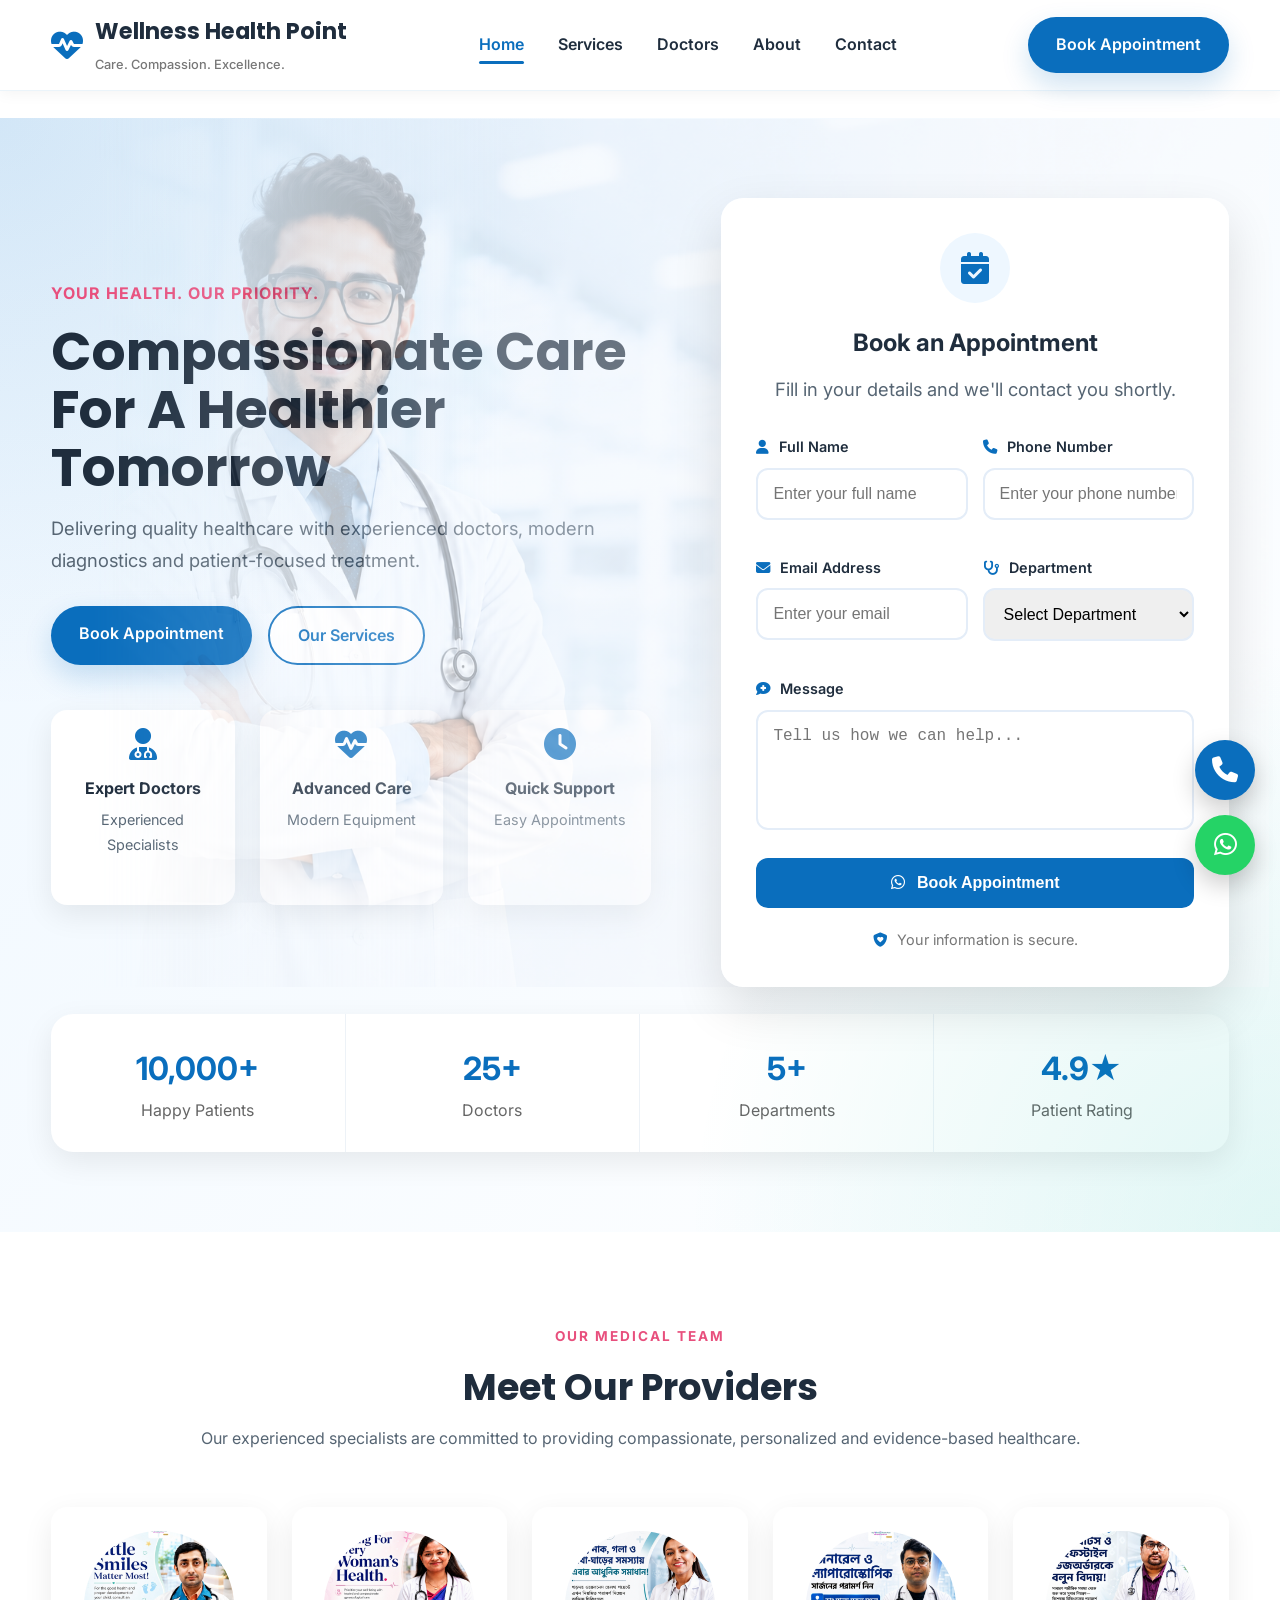
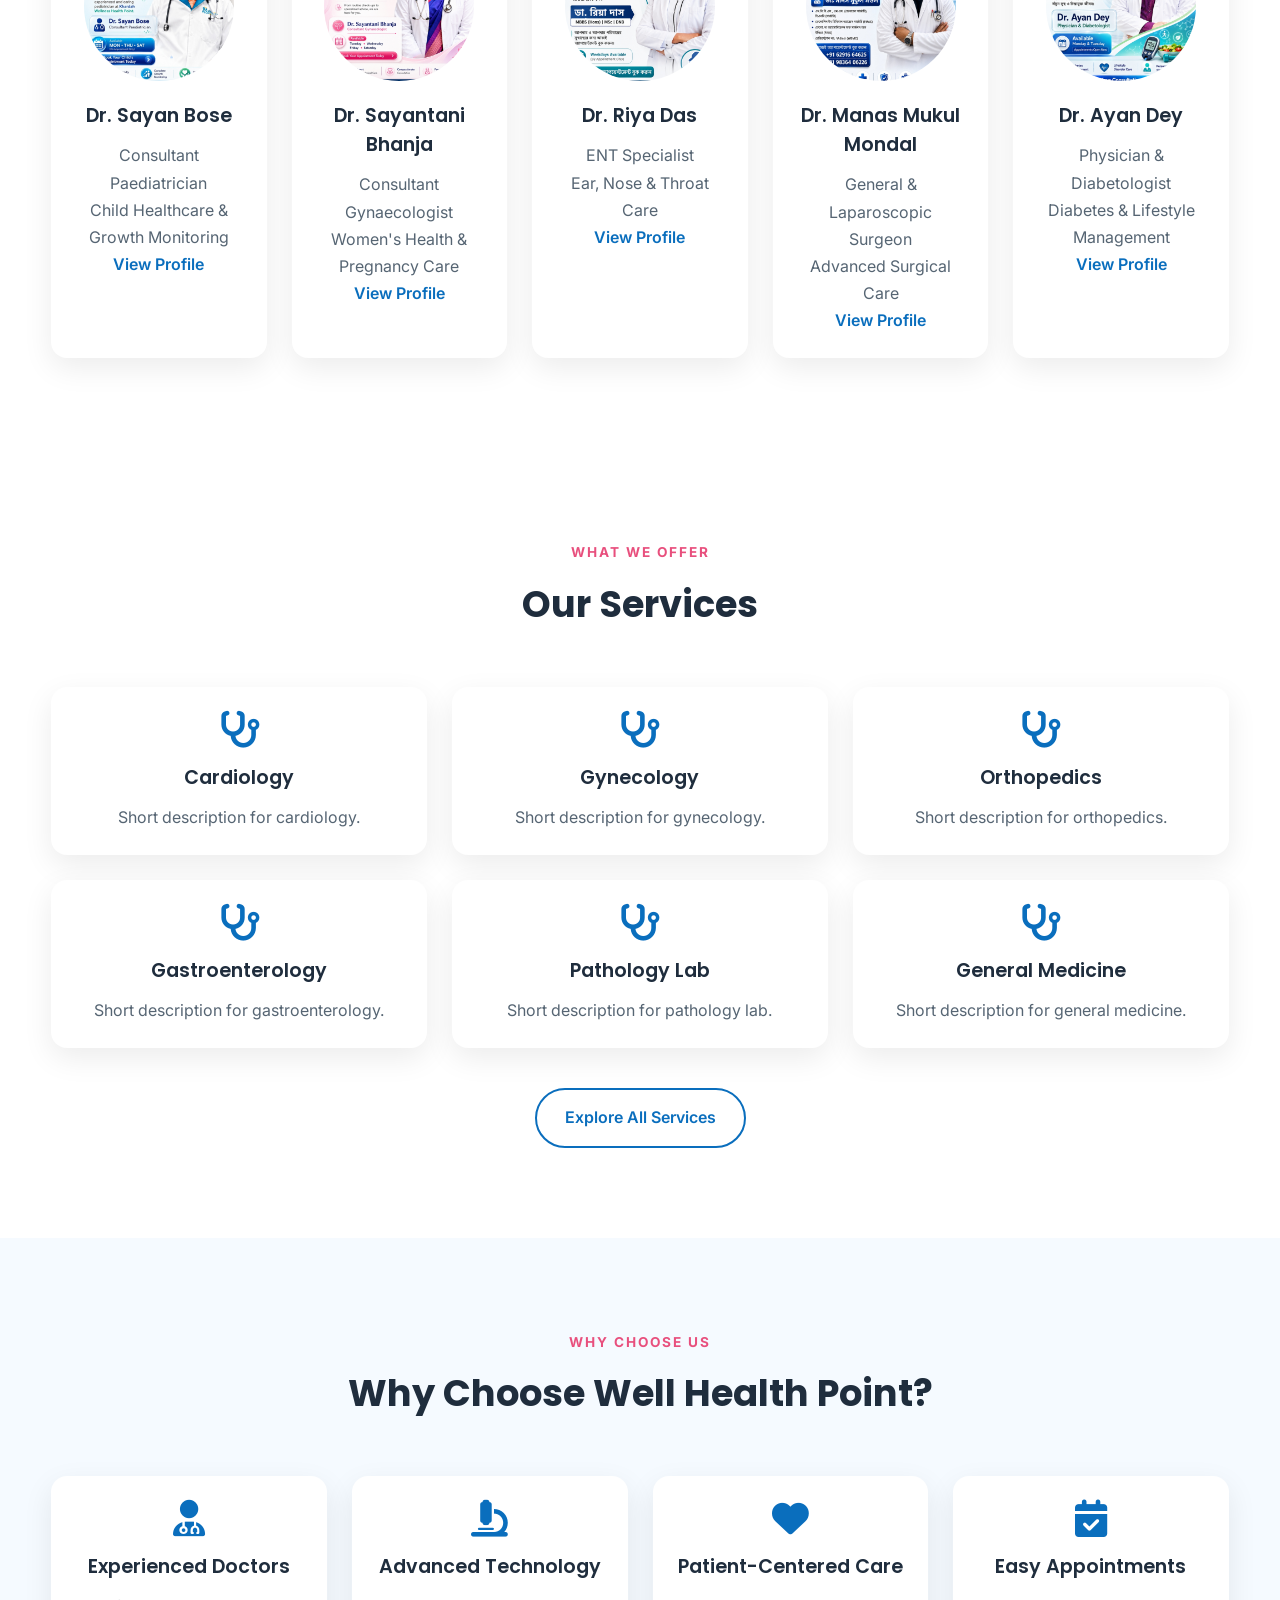
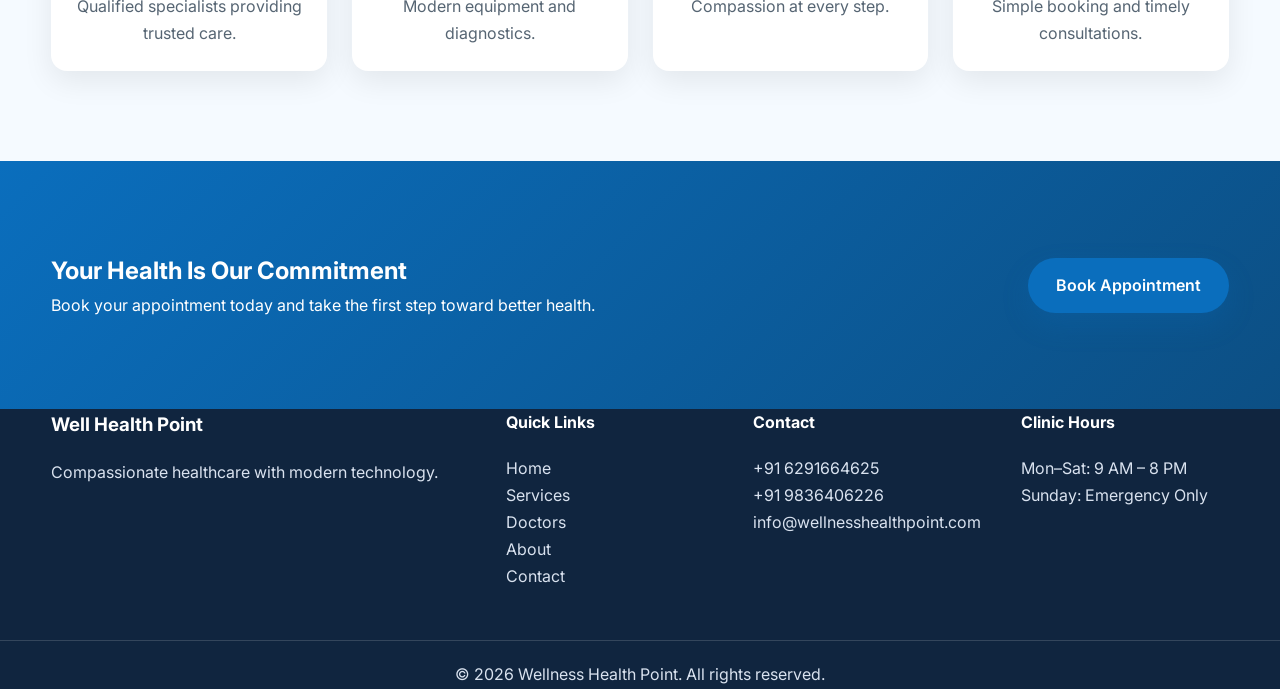
==== commit 52e353a2: "version 2" ====
--- a/index.html
+++ b/index.html
@@ -485,7 +485,8 @@
     </div>
     <div>
       <h4>Contact</h4>
-      <p>+91 XXXXX XXXXX</p>
+      <p>+91 6291664625</p>
+      <p>+91 9836406226</p>
       <p>info@wellnesshealthpoint.com</p>
     </div>
     <div>
